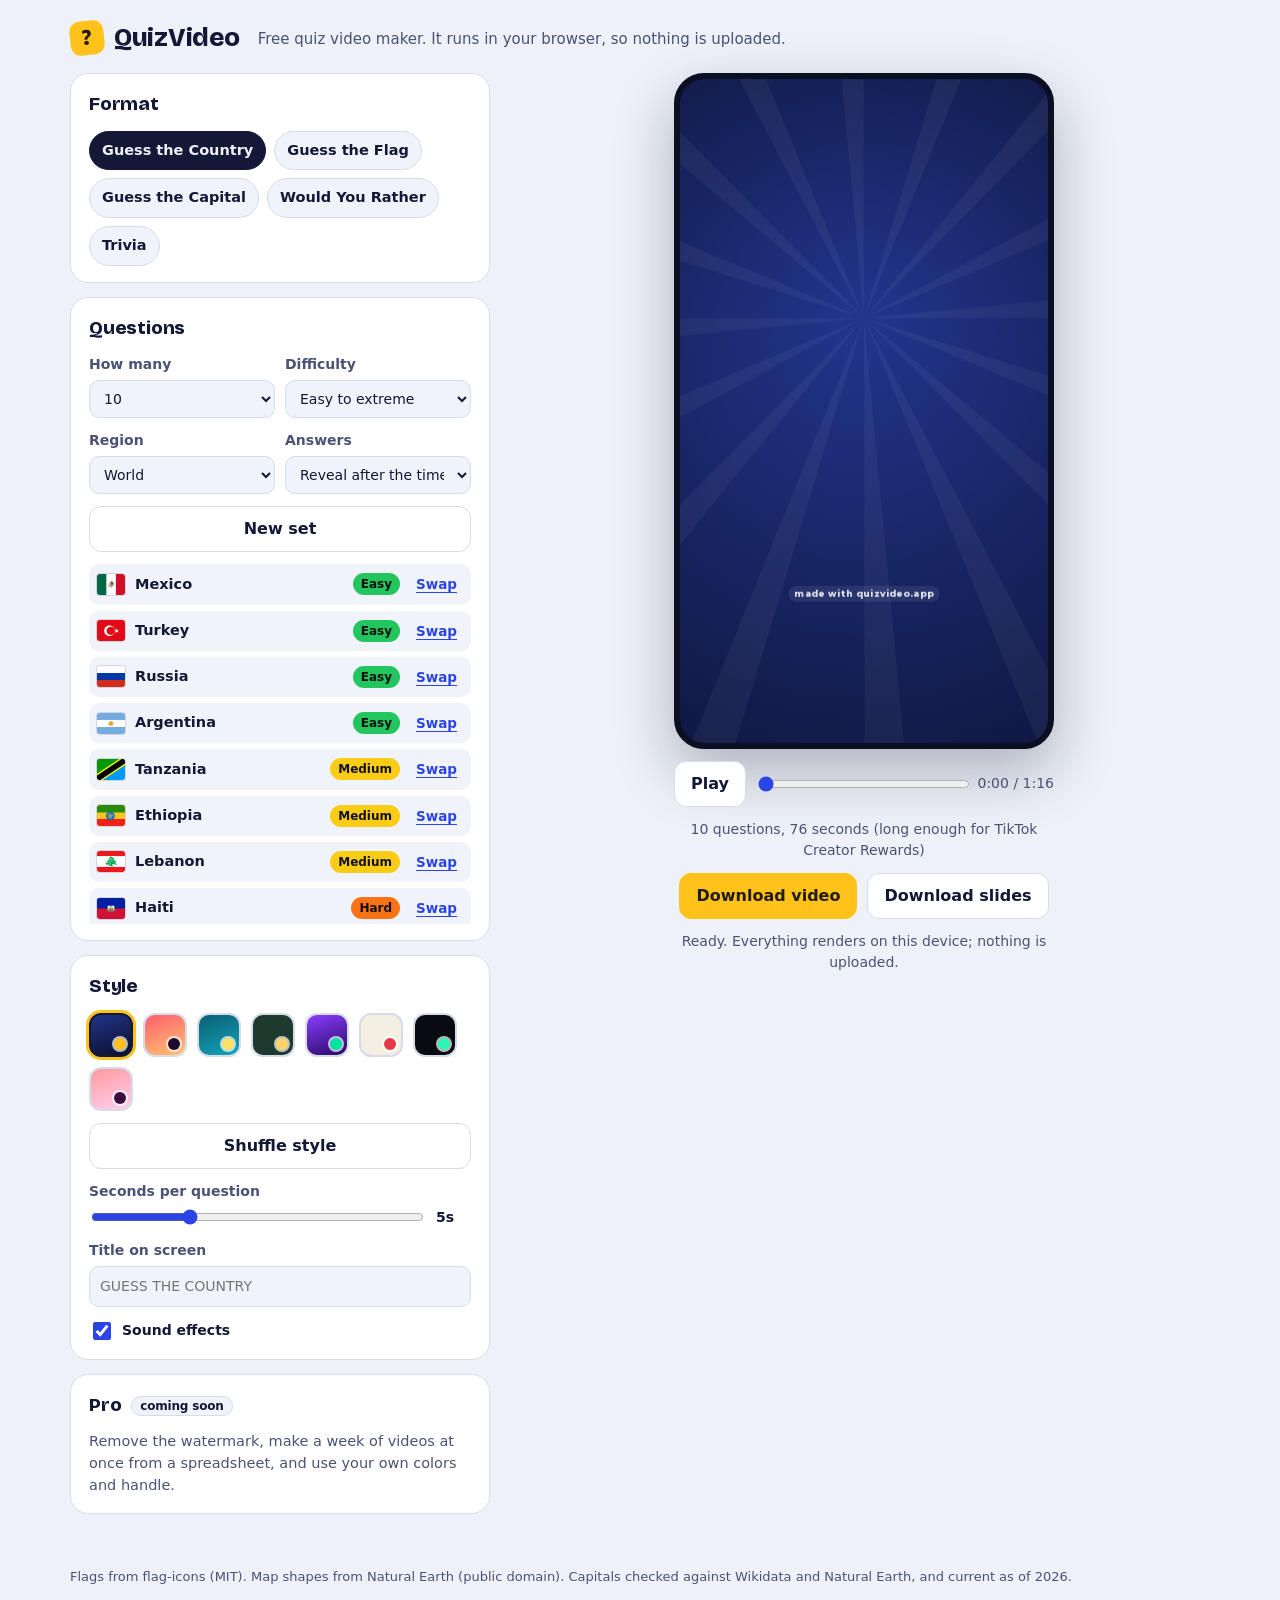
==== index.html @ d2d5570a "Add QuizVideo v0.1 site files" ====
<!doctype html>
<html lang="en">
<head>
<meta charset="utf-8">
<meta name="viewport" content="width=device-width, initial-scale=1, viewport-fit=cover">
<title>QuizVideo: free quiz video maker for TikTok, Reels and Shorts</title>
<meta name="description" content="Make guess the country, guess the flag, capitals, would you rather and trivia videos in your browser. Free, unlimited exports, no signup, nothing uploaded.">
<meta name="theme-color" content="#0C1130">
<link rel="icon" href="/favicon.svg" type="image/svg+xml">
<!--QV:FONTS--><link rel="stylesheet" href="/fonts.css"><!--/QV:FONTS-->
<!--QV:CSS--><link rel="stylesheet" href="/app.css"><!--/QV:CSS-->
<!--QV:IMPORTMAP--><script type="importmap">{"imports":{"mediabunny":"/mediabunny.min.mjs","@mediabunny/aac-encoder":"/mediabunny-aac-encoder.min.mjs","fflate":"/fflate.mjs"}}</script><!--/QV:IMPORTMAP-->
<!--QV:APP--><script type="module" src="/app.js"></script><!--/QV:APP-->
</head>
<body>
<header class="site">
  <a class="brand" href="/"><span class="mark" aria-hidden="true">?</span>QuizVideo</a>
  <p class="tag">Free quiz video maker. It runs in your browser, so nothing is uploaded.</p>
</header>

<main class="studio">
  <section class="stage" aria-label="Preview and export">
    <div class="phone"><canvas id="preview" width="540" height="960" aria-label="Video preview"></canvas></div>
    <div class="transport">
      <button id="play" type="button" class="btn" aria-pressed="false">Play</button>
      <input id="scrub" type="range" min="0" max="1000" value="0" aria-label="Seek through the video">
      <span id="time" class="time">0:00 / 0:00</span>
    </div>
    <p id="meta" class="meta"></p>
    <div class="exports">
      <button id="export-video" type="button" class="btn primary">Download video</button>
      <button id="export-slides" type="button" class="btn">Download slides</button>
    </div>
    <progress id="progress" max="1" value="0" hidden></progress>
    <p id="status" class="status" role="status" aria-live="polite">Loading...</p>
  </section>

  <section class="controls" aria-label="Settings">
    <div class="group">
      <h2>Format</h2>
      <div class="formats" role="radiogroup" aria-label="Format">
        <button type="button" role="radio" data-format="country" aria-checked="true">Guess the Country</button>
        <button type="button" role="radio" data-format="flag" aria-checked="false">Guess the Flag</button>
        <button type="button" role="radio" data-format="capital" aria-checked="false">Guess the Capital</button>
        <button type="button" role="radio" data-format="wyr" aria-checked="false">Would You Rather</button>
        <button type="button" role="radio" data-format="trivia" aria-checked="false">Trivia</button>
      </div>
    </div>

    <div class="group" id="geo-controls">
      <h2>Questions</h2>
      <div class="row">
        <label>How many
          <select id="count">
            <option>5</option><option>6</option><option>7</option><option>8</option><option>9</option>
            <option selected>10</option><option>12</option><option>15</option>
          </select>
        </label>
        <label>Difficulty
          <select id="difficulty">
            <option value="ramp" selected>Easy to extreme</option>
            <option value="easy">Easy</option><option value="medium">Medium</option>
            <option value="hard">Hard</option><option value="extreme">Extreme</option>
          </select>
        </label>
      </div>
      <div class="row">
        <label>Region
          <select id="region">
            <option>World</option><option>Europe</option><option>Asia</option><option>Africa</option>
            <option>North America</option><option>South America</option><option>Oceania</option>
          </select>
        </label>
        <label>Answers
          <select id="mode">
            <option value="reveal" selected>Reveal after the timer</option>
            <option value="choice">Multiple choice</option>
          </select>
        </label>
      </div>
      <button id="new-set" type="button" class="btn">New set</button>
      <ol id="items" class="items"></ol>
    </div>

    <div class="group" id="wyr-controls" hidden>
      <h2>Questions</h2>
      <label for="wyr-text">One per line, as option A | option B. Only add percentages (| 62 | 38) if you have real poll results.</label>
      <textarea id="wyr-text" rows="9" spellcheck="true"></textarea>
    </div>

    <div class="group" id="trivia-controls" hidden>
      <h2>Questions</h2>
      <label for="trivia-text">One per line, as question | right answer | wrong | wrong | wrong. For true or false, write statement | True.</label>
      <textarea id="trivia-text" rows="9" spellcheck="true"></textarea>
    </div>

    <div class="group">
      <h2>Style</h2>
      <div class="themes" id="themes" role="radiogroup" aria-label="Theme"></div>
      <button id="shuffle-style" type="button" class="btn">Shuffle style</button>
      <label class="range">Seconds per question
        <span class="range-row"><input id="seconds" type="range" min="3" max="10" value="5"><output id="seconds-out" for="seconds">5s</output></span>
      </label>
      <label>Title on screen
        <input id="title" type="text" maxlength="40" placeholder="GUESS THE COUNTRY" autocomplete="off">
      </label>
      <label class="check"><input id="sound" type="checkbox" checked> Sound effects</label>
    </div>

    <div class="group pro">
      <h2>Pro <span class="soon">coming soon</span></h2>
      <p>Remove the watermark, make a week of videos at once from a spreadsheet, and use your own colors and handle.</p>
    </div>
  </section>
</main>

<footer class="site-foot">
  <p>Flags from flag-icons (MIT). Map shapes from Natural Earth (public domain). Capitals checked against Wikidata and Natural Earth, and current as of 2026.</p>
</footer>
</body>
</html>
---- fonts.css ----
/* Fonts: SIL Open Font License 1.1 (Anton, Luckiest Guy, Montserrat, Bricolage Grotesque) */
@font-face {
  font-family: 'Anton';
  font-style: normal;
  font-weight: 400;
  font-display: swap;
  src: url(/Anton-400-latin-ext.woff2) format('woff2');
  unicode-range: U+0100-02BA, U+02BD-02C5, U+02C7-02CC, U+02CE-02D7, U+02DD-02FF, U+0304, U+0308, U+0329, U+1D00-1DBF, U+1E00-1E9F, U+1EF2-1EFF, U+2020, U+20A0-20AB, U+20AD-20C4, U+2113, U+2C60-2C7F, U+A720-A7FF;
}
@font-face {
  font-family: 'Anton';
  font-style: normal;
  font-weight: 400;
  font-display: swap;
  src: url(/Anton-400-latin.woff2) format('woff2');
  unicode-range: U+0000-00FF, U+0131, U+0152-0153, U+02BB-02BC, U+02C6, U+02DA, U+02DC, U+0304, U+0308, U+0329, U+2000-206F, U+20AC, U+2122, U+2191, U+2193, U+2212, U+2215, U+FEFF, U+FFFD;
}
@font-face {
  font-family: 'Luckiest Guy';
  font-style: normal;
  font-weight: 400;
  font-display: swap;
  src: url(/LuckiestGuy-400-latin-ext.woff2) format('woff2');
  unicode-range: U+0100-02BA, U+02BD-02C5, U+02C7-02CC, U+02CE-02D7, U+02DD-02FF, U+0304, U+0308, U+0329, U+1D00-1DBF, U+1E00-1E9F, U+1EF2-1EFF, U+2020, U+20A0-20AB, U+20AD-20C4, U+2113, U+2C60-2C7F, U+A720-A7FF;
}
@font-face {
  font-family: 'Luckiest Guy';
  font-style: normal;
  font-weight: 400;
  font-display: swap;
  src: url(/LuckiestGuy-400-latin.woff2) format('woff2');
  unicode-range: U+0000-00FF, U+0131, U+0152-0153, U+02BB-02BC, U+02C6, U+02DA, U+02DC, U+0304, U+0308, U+0329, U+2000-206F, U+20AC, U+2122, U+2191, U+2193, U+2212, U+2215, U+FEFF, U+FFFD;
}
@font-face {
  font-family: 'Montserrat';
  font-style: normal;
  font-weight: 700;
  font-display: swap;
  src: url(/Montserrat-700-latin-ext.woff2) format('woff2');
  unicode-range: U+0100-02BA, U+02BD-02C5, U+02C7-02CC, U+02CE-02D7, U+02DD-02FF, U+0304, U+0308, U+0329, U+1D00-1DBF, U+1E00-1E9F, U+1EF2-1EFF, U+2020, U+20A0-20AB, U+20AD-20C4, U+2113, U+2C60-2C7F, U+A720-A7FF;
}
@font-face {
  font-family: 'Montserrat';
  font-style: normal;
  font-weight: 700;
  font-display: swap;
  src: url(/Montserrat-700-latin.woff2) format('woff2');
  unicode-range: U+0000-00FF, U+0131, U+0152-0153, U+02BB-02BC, U+02C6, U+02DA, U+02DC, U+0304, U+0308, U+0329, U+2000-206F, U+20AC, U+2122, U+2191, U+2193, U+2212, U+2215, U+FEFF, U+FFFD;
}
@font-face {
  font-family: 'Montserrat';
  font-style: normal;
  font-weight: 800;
  font-display: swap;
  src: url(/Montserrat-700-latin-ext.woff2) format('woff2');
  unicode-range: U+0100-02BA, U+02BD-02C5, U+02C7-02CC, U+02CE-02D7, U+02DD-02FF, U+0304, U+0308, U+0329, U+1D00-1DBF, U+1E00-1E9F, U+1EF2-1EFF, U+2020, U+20A0-20AB, U+20AD-20C4, U+2113, U+2C60-2C7F, U+A720-A7FF;
}
@font-face {
  font-family: 'Montserrat';
  font-style: normal;
  font-weight: 800;
  font-display: swap;
  src: url(/Montserrat-700-latin.woff2) format('woff2');
  unicode-range: U+0000-00FF, U+0131, U+0152-0153, U+02BB-02BC, U+02C6, U+02DA, U+02DC, U+0304, U+0308, U+0329, U+2000-206F, U+20AC, U+2122, U+2191, U+2193, U+2212, U+2215, U+FEFF, U+FFFD;
}
@font-face {
  font-family: 'Montserrat';
  font-style: normal;
  font-weight: 900;
  font-display: swap;
  src: url(/Montserrat-700-latin-ext.woff2) format('woff2');
  unicode-range: U+0100-02BA, U+02BD-02C5, U+02C7-02CC, U+02CE-02D7, U+02DD-02FF, U+0304, U+0308, U+0329, U+1D00-1DBF, U+1E00-1E9F, U+1EF2-1EFF, U+2020, U+20A0-20AB, U+20AD-20C4, U+2113, U+2C60-2C7F, U+A720-A7FF;
}
@font-face {
  font-family: 'Montserrat';
  font-style: normal;
  font-weight: 900;
  font-display: swap;
  src: url(/Montserrat-700-latin.woff2) format('woff2');
  unicode-range: U+0000-00FF, U+0131, U+0152-0153, U+02BB-02BC, U+02C6, U+02DA, U+02DC, U+0304, U+0308, U+0329, U+2000-206F, U+20AC, U+2122, U+2191, U+2193, U+2212, U+2215, U+FEFF, U+FFFD;
}
@font-face {
  font-family: 'Bricolage Grotesque';
  font-style: normal;
  font-weight: 600 800;
  font-stretch: 100%;
  font-display: swap;
  src: url(/BricolageGrotesque-600_800-latin-ext.woff2) format('woff2');
  unicode-range: U+0100-02BA, U+02BD-02C5, U+02C7-02CC, U+02CE-02D7, U+02DD-02FF, U+0304, U+0308, U+0329, U+1D00-1DBF, U+1E00-1E9F, U+1EF2-1EFF, U+2020, U+20A0-20AB, U+20AD-20C4, U+2113, U+2C60-2C7F, U+A720-A7FF;
}
@font-face {
  font-family: 'Bricolage Grotesque';
  font-style: normal;
  font-weight: 600 800;
  font-stretch: 100%;
  font-display: swap;
  src: url(/BricolageGrotesque-600_800-latin.woff2) format('woff2');
  unicode-range: U+0000-00FF, U+0131, U+0152-0153, U+02BB-02BC, U+02C6, U+02DA, U+02DC, U+0304, U+0308, U+0329, U+2000-206F, U+20AC, U+2122, U+2191, U+2193, U+2212, U+2215, U+FEFF, U+FFFD;
}
---- app.css ----
:root{
  color-scheme: light;
  --bg:#EEF1F8; --panel:#FFFFFF; --panel-2:#F1F3FA; --ink:#121836; --ink-2:#4A5276; --line:#D7DCEB;
  --accent:#FFC21A; --accent-ink:#231B00; --brand:#2A44E6; --good:#0F8F47; --bad:#C93338;
  --head:"Bricolage Grotesque", "Avenir Next", "Segoe UI", system-ui, sans-serif;
  --body:system-ui, -apple-system, "Segoe UI", Roboto, Helvetica, Arial, sans-serif;
  box-sizing:border-box;
  padding-top:env(safe-area-inset-top,0px);
  padding-bottom:env(safe-area-inset-bottom,0px);
}
@media (prefers-color-scheme: dark){
  :root:not([data-theme="light"]){
    color-scheme: dark;
    --bg:#0A0F28; --panel:#121A40; --panel-2:#19224F; --ink:#EEF1FF; --ink-2:#A9B1D8; --line:#28326B;
    --brand:#8C9BFF; --good:#3CD883; --bad:#FF7A7E;
  }
}
:root[data-theme="dark"]{
  color-scheme: dark;
  --bg:#0A0F28; --panel:#121A40; --panel-2:#19224F; --ink:#EEF1FF; --ink-2:#A9B1D8; --line:#28326B;
  --brand:#8C9BFF; --good:#3CD883; --bad:#FF7A7E;
}
*,*::before,*::after{box-sizing:inherit}
[hidden]{display:none!important}
html{scroll-padding-top:env(safe-area-inset-top,0px)}
body{margin:0;background:var(--bg);color:var(--ink);font:16px/1.5 var(--body);-webkit-text-size-adjust:100%}
button,select,input,textarea{font:inherit;color:inherit}
:focus-visible{outline:3px solid var(--brand);outline-offset:2px}

.site{max-width:1180px;margin:0 auto;padding:18px 20px 6px;display:flex;flex-wrap:wrap;align-items:baseline;gap:6px 18px}
.brand{font-family:var(--head);font-weight:800;font-size:26px;color:var(--ink);text-decoration:none;display:inline-flex;align-items:center;gap:10px;letter-spacing:-.01em}
.mark{display:grid;place-items:center;width:34px;height:34px;border-radius:10px;background:var(--accent);color:var(--accent-ink);font-size:22px;transform:rotate(-6deg)}
.tag{margin:0;color:var(--ink-2);font-size:15px}

.studio{max-width:1180px;margin:0 auto;padding:10px 20px 40px;display:grid;grid-template-columns:minmax(300px,420px) 1fr;gap:28px;align-items:start}
.stage{position:sticky;top:calc(env(safe-area-inset-top,0px) + 12px);display:grid;gap:12px;justify-items:center}
.phone{width:100%;max-width:380px;aspect-ratio:9/16;border-radius:30px;overflow:hidden;background:#000;box-shadow:0 24px 60px rgba(10,15,40,.28);border:6px solid #0b0f22}
.phone canvas{display:block;width:100%;height:100%}
.transport{width:100%;max-width:380px;display:grid;grid-template-columns:auto 1fr auto;gap:10px;align-items:center}
.transport input[type=range]{width:100%;accent-color:var(--brand)}
.time{font-variant-numeric:tabular-nums;font-size:14px;color:var(--ink-2)}
.meta{margin:0;font-size:14px;color:var(--ink-2);text-align:center;max-width:380px}
.exports{display:flex;gap:10px;flex-wrap:wrap;justify-content:center}
progress{width:100%;max-width:380px;height:10px;accent-color:var(--brand)}
.status{margin:0;font-size:14px;color:var(--ink-2);text-align:center;max-width:380px;min-height:1.5em}
.status[data-kind="ok"]{color:var(--good)}
.status[data-kind="err"]{color:var(--bad)}

.btn{border:1.5px solid var(--line);background:var(--panel);color:var(--ink);padding:10px 16px;border-radius:12px;font-weight:700;cursor:pointer}
.btn:hover{border-color:var(--ink-2)}
.btn.primary{background:var(--accent);border-color:var(--accent);color:var(--accent-ink)}
.btn.primary:hover{filter:brightness(1.05)}

.controls{display:grid;gap:14px;order:-1}
.group{background:var(--panel);border:1px solid var(--line);border-radius:18px;padding:16px 18px;display:grid;gap:12px}
.group h2{font-family:var(--head);font-size:19px;font-weight:800;margin:0;letter-spacing:-.01em}
.formats{display:flex;flex-wrap:wrap;gap:8px}
.formats button{border:1.5px solid var(--line);background:var(--panel-2);padding:8px 12px;border-radius:999px;cursor:pointer;font-weight:700;font-size:14.5px}
.formats button[aria-checked="true"]{background:var(--ink);color:var(--bg);border-color:var(--ink)}
.row{display:grid;grid-template-columns:1fr 1fr;gap:10px}
label{display:grid;gap:5px;font-size:14px;color:var(--ink-2);font-weight:600}
select,input[type=text],textarea{width:100%;background:var(--panel-2);border:1px solid var(--line);border-radius:10px;padding:9px 10px;color:var(--ink);font-weight:500}
textarea{resize:vertical;font-size:14.5px;line-height:1.45}
.range-row{display:flex;align-items:center;gap:10px}
.range-row input{flex:1;accent-color:var(--brand)}
.range output{font-variant-numeric:tabular-nums;color:var(--ink);font-weight:700;min-width:2.5em}
.check{display:flex;align-items:center;gap:8px;color:var(--ink)}
.check input{width:18px;height:18px;accent-color:var(--brand)}

.items{list-style:none;margin:0;padding:0;display:grid;gap:6px;max-height:360px;overflow:auto}
.items li{display:grid;grid-template-columns:28px 1fr auto auto;gap:10px;align-items:center;background:var(--panel-2);border-radius:10px;padding:6px 8px}
.items img{width:28px;height:21px;border-radius:3px;object-fit:cover;box-shadow:0 0 0 1px rgba(0,0,0,.12)}
.it-name{font-weight:600;font-size:14.5px;overflow:hidden;text-overflow:ellipsis;white-space:nowrap}
.tier{font-size:12px;font-weight:800;padding:2px 8px;border-radius:999px;color:#111;text-transform:capitalize}
.tier-easy{background:#22C55E}.tier-medium{background:#FACC15}.tier-hard{background:#F97316}.tier-extreme{background:#EF4444;color:#fff}
.mini{border:0;background:none;color:var(--brand);font-weight:700;font-size:13.5px;cursor:pointer;padding:4px 6px;text-decoration:underline;text-underline-offset:3px}

.themes{display:flex;flex-wrap:wrap;gap:10px}
.swatch{width:44px;height:44px;border-radius:12px;border:2px solid var(--line);cursor:pointer;position:relative;padding:0}
.swatch span{position:absolute;right:5px;bottom:5px;width:12px;height:12px;border-radius:50%;box-shadow:0 0 0 2px rgba(255,255,255,.7)}
.swatch[aria-checked="true"]{border-color:var(--ink);box-shadow:0 0 0 3px var(--accent)}

.pro p{margin:0;color:var(--ink-2);font-size:14.5px}
.soon{font-family:var(--body);font-size:12px;font-weight:700;background:var(--panel-2);border:1px solid var(--line);padding:2px 8px;border-radius:999px;vertical-align:middle;margin-left:6px}

.site-foot{max-width:1180px;margin:0 auto;padding:0 20px 32px;color:var(--ink-2);font-size:13px}

@media (max-width:860px){
  .studio{grid-template-columns:1fr}
  .stage{position:static}
  .controls{order:0}
  .phone{max-width:320px}
}
@media (prefers-reduced-motion: reduce){ *{scroll-behavior:auto!important} }
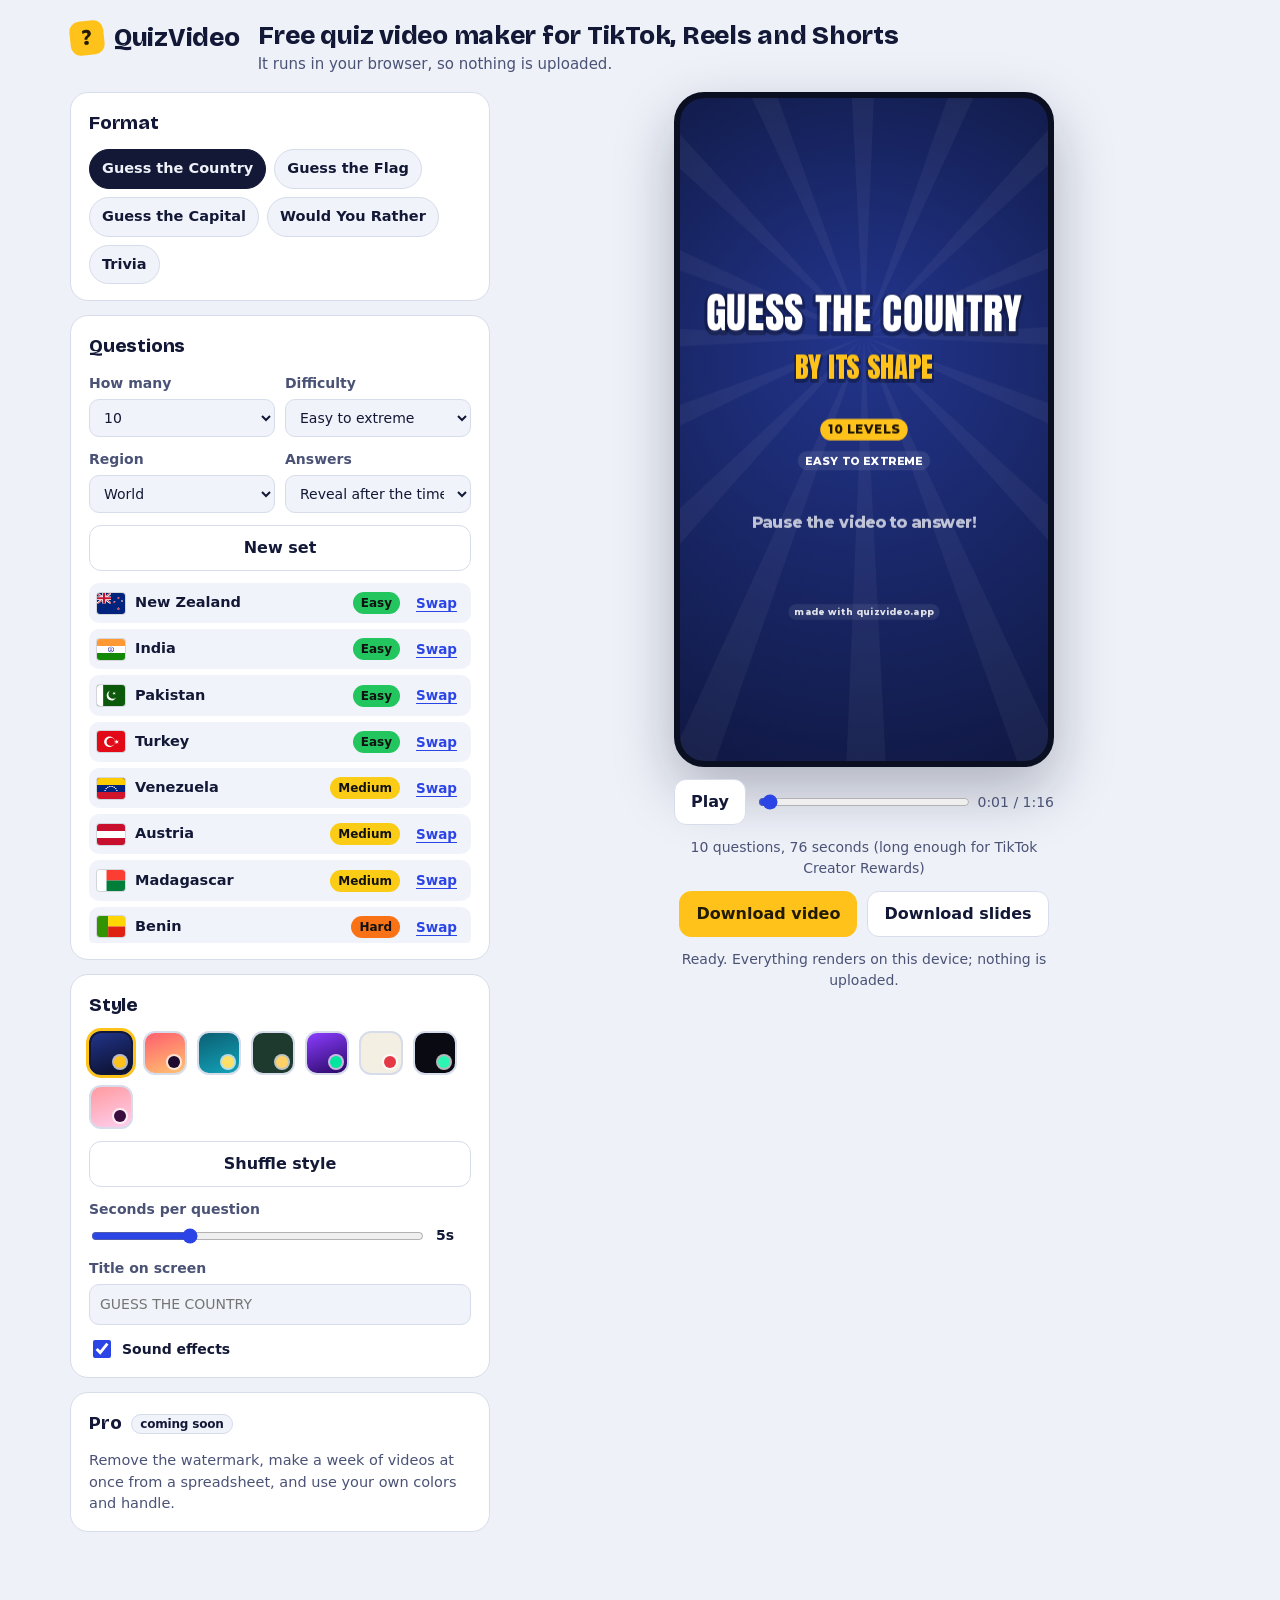
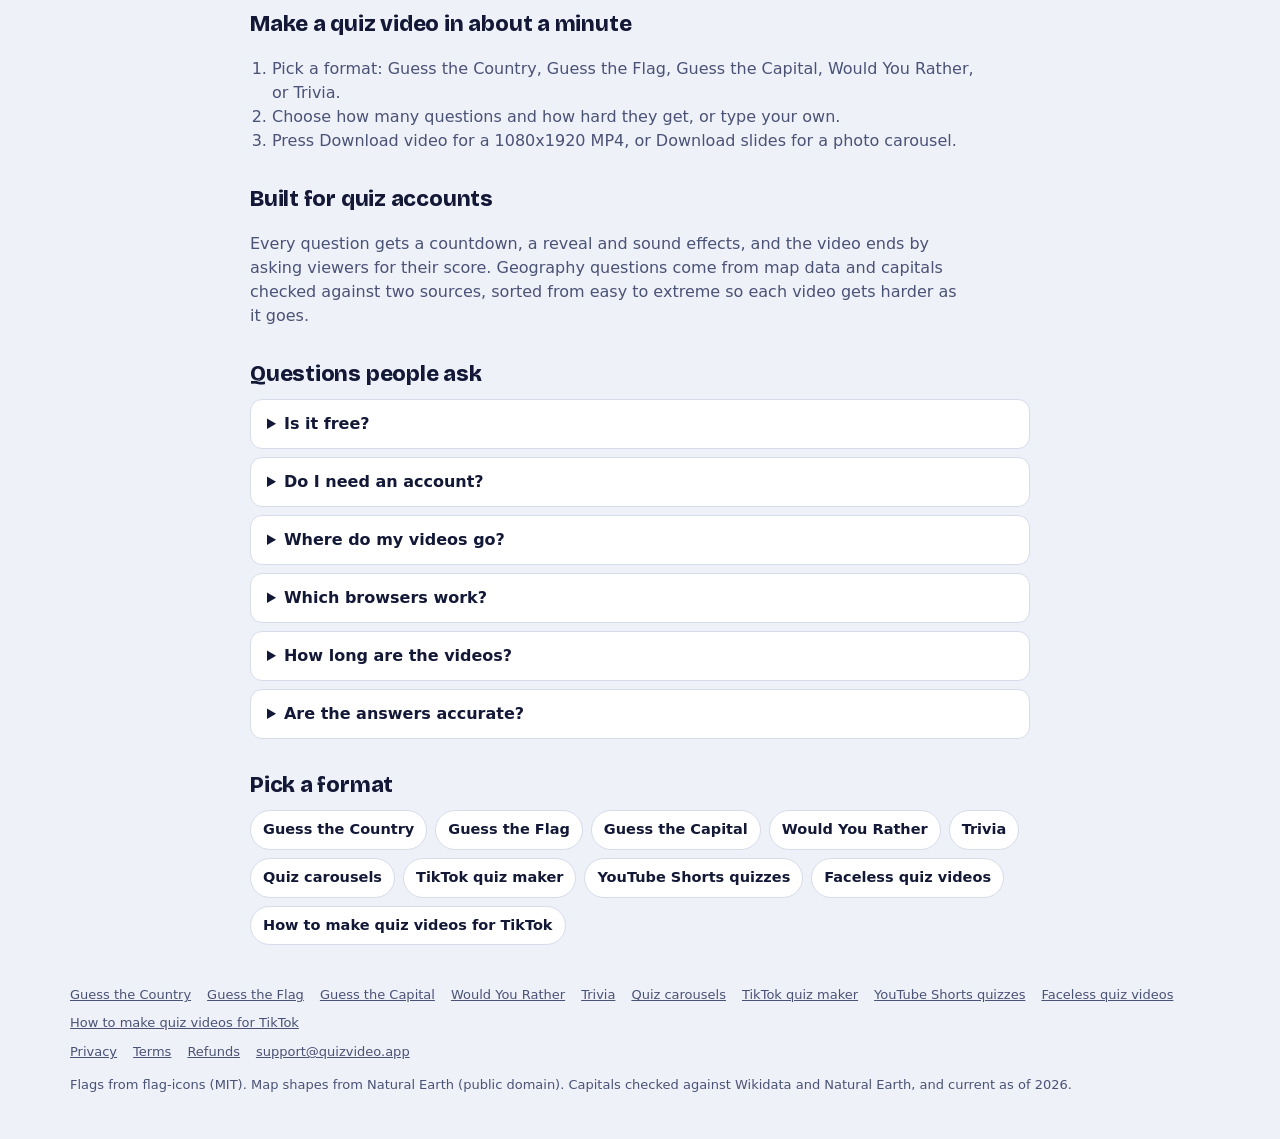
==== commit 6f943d4c: "Add search pages, legal pages, sitemap and presets" ====
--- a/index.html
+++ b/index.html
@@ -3,9 +3,17 @@
 <head>
 <meta charset="utf-8">
 <meta name="viewport" content="width=device-width, initial-scale=1, viewport-fit=cover">
-<title>QuizVideo: free quiz video maker for TikTok, Reels and Shorts</title>
-<meta name="description" content="Make guess the country, guess the flag, capitals, would you rather and trivia videos in your browser. Free, unlimited exports, no signup, nothing uploaded.">
+<title>Free Quiz Video Maker for TikTok, Reels and Shorts | QuizVideo</title>
+<meta name="description" content="Make guess the country, flag, capital, would you rather and trivia videos in your browser. Free, unlimited exports, no signup, nothing uploaded.">
 <meta name="theme-color" content="#0C1130">
+<link rel="canonical" href="https://quizvideo.app/">
+<meta property="og:type" content="website">
+<meta property="og:site_name" content="QuizVideo">
+<meta property="og:title" content="Free Quiz Video Maker for TikTok, Reels and Shorts | QuizVideo">
+<meta property="og:description" content="Make guess the country, flag, capital, would you rather and trivia videos in your browser. Free, unlimited exports, no signup, nothing uploaded.">
+<meta property="og:url" content="https://quizvideo.app/">
+<meta name="twitter:card" content="summary">
+<script type="application/ld+json">{"@context":"https://schema.org","@type":"WebApplication","name":"QuizVideo","url":"https://quizvideo.app/","applicationCategory":"MultimediaApplication","operatingSystem":"Any","browserRequirements":"A modern browser such as Chrome, Edge or Safari","offers":{"@type":"Offer","price":"0","priceCurrency":"USD"},"description":"Free quiz video maker for TikTok, Reels and Shorts that runs in the browser."}</script>
 <link rel="icon" href="/favicon.svg" type="image/svg+xml">
 <!--QV:FONTS--><link rel="stylesheet" href="/fonts.css"><!--/QV:FONTS-->
 <!--QV:CSS--><link rel="stylesheet" href="/app.css"><!--/QV:CSS-->
@@ -15,7 +23,7 @@
 <body>
 <header class="site">
   <a class="brand" href="/"><span class="mark" aria-hidden="true">?</span>QuizVideo</a>
-  <p class="tag">Free quiz video maker. It runs in your browser, so nothing is uploaded.</p>
+  <div class="intro"><h1 class="h1">Free quiz video maker for TikTok, Reels and Shorts</h1><p class="tag">It runs in your browser, so nothing is uploaded.</p></div>
 </header>
 
 <main class="studio">
@@ -113,8 +121,25 @@
     </div>
   </section>
 </main>
+<section class="info">
+<h2>Make a quiz video in about a minute</h2>
+<ol><li>Pick a format: Guess the Country, Guess the Flag, Guess the Capital, Would You Rather, or Trivia.</li><li>Choose how many questions and how hard they get, or type your own.</li><li>Press Download video for a 1080x1920 MP4, or Download slides for a photo carousel.</li></ol>
+<h2>Built for quiz accounts</h2>
+<p>Every question gets a countdown, a reveal and sound effects, and the video ends by asking viewers for their score. Geography questions come from map data and capitals checked against two sources, sorted from easy to extreme so each video gets harder as it goes.</p>
+<h2>Questions people ask</h2>
+<details><summary>Is it free?</summary><p>Yes. Every format and unlimited exports are free, with a small "made with quizvideo.app" mark. A Pro plan that removes the mark is coming soon.</p></details>
+<details><summary>Do I need an account?</summary><p>No. Open the page and start making videos.</p></details>
+<details><summary>Where do my videos go?</summary><p>Straight to your device. The video is rendered and encoded in your browser, so nothing is uploaded to us.</p></details>
+<details><summary>Which browsers work?</summary><p>Chrome and Edge on a computer, and Safari on iPhone. If a browser cannot encode sound, the video still exports and you can add music in the app you post from.</p></details>
+<details><summary>How long are the videos?</summary><p>A 10-question video runs about 76 seconds. You can choose 5 to 15 questions and 3 to 10 seconds per question.</p></details>
+<details><summary>Are the answers accurate?</summary><p>Capitals are checked against Wikidata and Natural Earth and were updated for 2026, including Equatorial Guinea moving its capital to Ciudad de la Paz.</p></details>
+<h2>Pick a format</h2>
+<ul class="links"><li><a href="/guess-the-country-video-maker">Guess the Country</a></li><li><a href="/guess-the-flag-video-maker">Guess the Flag</a></li><li><a href="/guess-the-capital-video-maker">Guess the Capital</a></li><li><a href="/would-you-rather-video-maker">Would You Rather</a></li><li><a href="/trivia-quiz-video-maker">Trivia</a></li><li><a href="/quiz-carousel-maker">Quiz carousels</a></li><li><a href="/tiktok-quiz-maker">TikTok quiz maker</a></li><li><a href="/youtube-shorts-quiz-maker">YouTube Shorts quizzes</a></li><li><a href="/faceless-quiz-video-maker">Faceless quiz videos</a></li><li><a href="/how-to-make-quiz-videos-for-tiktok">How to make quiz videos for TikTok</a></li></ul>
+</section>
 
 <footer class="site-foot">
+  <nav aria-label="Formats"><a href="/guess-the-country-video-maker">Guess the Country</a><a href="/guess-the-flag-video-maker">Guess the Flag</a><a href="/guess-the-capital-video-maker">Guess the Capital</a><a href="/would-you-rather-video-maker">Would You Rather</a><a href="/trivia-quiz-video-maker">Trivia</a><a href="/quiz-carousel-maker">Quiz carousels</a><a href="/tiktok-quiz-maker">TikTok quiz maker</a><a href="/youtube-shorts-quiz-maker">YouTube Shorts quizzes</a><a href="/faceless-quiz-video-maker">Faceless quiz videos</a><a href="/how-to-make-quiz-videos-for-tiktok">How to make quiz videos for TikTok</a></nav>
+  <nav aria-label="Legal"><a href="/privacy">Privacy</a><a href="/terms">Terms</a><a href="/refunds">Refunds</a><a href="mailto:support@quizvideo.app">support@quizvideo.app</a></nav>
   <p>Flags from flag-icons (MIT). Map shapes from Natural Earth (public domain). Capitals checked against Wikidata and Natural Earth, and current as of 2026.</p>
 </footer>
 </body>
--- a/app.css
+++ b/app.css
@@ -92,3 +92,24 @@
   .phone{max-width:320px}
 }
 @media (prefers-reduced-motion: reduce){ *{scroll-behavior:auto!important} }
+
+/* content pages */
+.intro{display:grid;gap:2px}
+.h1{font-family:var(--head);font-weight:800;font-size:clamp(20px,3vw,26px);line-height:1.2;margin:0;letter-spacing:-.01em}
+.info{max-width:820px;margin:0 auto;padding:6px 20px 40px}
+.info h2,.doc h2{font-family:var(--head);font-weight:800;font-size:22px;margin:30px 0 8px;letter-spacing:-.01em}
+.info p,.info li,.doc p,.doc li{color:var(--ink-2);max-width:70ch}
+.info ol,.info ul:not(.links){padding-left:22px}
+.info details{background:var(--panel);border:1px solid var(--line);border-radius:12px;padding:12px 16px;margin:8px 0}
+.info summary{cursor:pointer;font-weight:700;color:var(--ink)}
+.info details p{margin:8px 0 0}
+.links{list-style:none;padding:0;margin:0;display:flex;flex-wrap:wrap;gap:8px}
+.links a{display:inline-block;padding:8px 12px;border-radius:999px;background:var(--panel);border:1px solid var(--line);color:var(--ink);text-decoration:none;font-weight:600;font-size:14.5px}
+.links a:hover{border-color:var(--ink-2)}
+.site-foot nav{display:flex;flex-wrap:wrap;gap:8px 16px;margin-bottom:10px}
+.site-foot a{color:var(--ink-2)}
+.doc{max-width:760px;margin:0 auto;padding:10px 20px 50px}
+.doc h1{font-family:var(--head);font-weight:800;font-size:clamp(28px,5vw,40px);line-height:1.1;margin:12px 0 8px;letter-spacing:-.02em}
+.doc .lede{font-size:17px}
+.doc a{color:var(--brand)}
+.cta{display:inline-block;margin:12px 0;padding:12px 18px;border-radius:12px;background:var(--accent);color:var(--accent-ink)!important;font-weight:800;text-decoration:none}
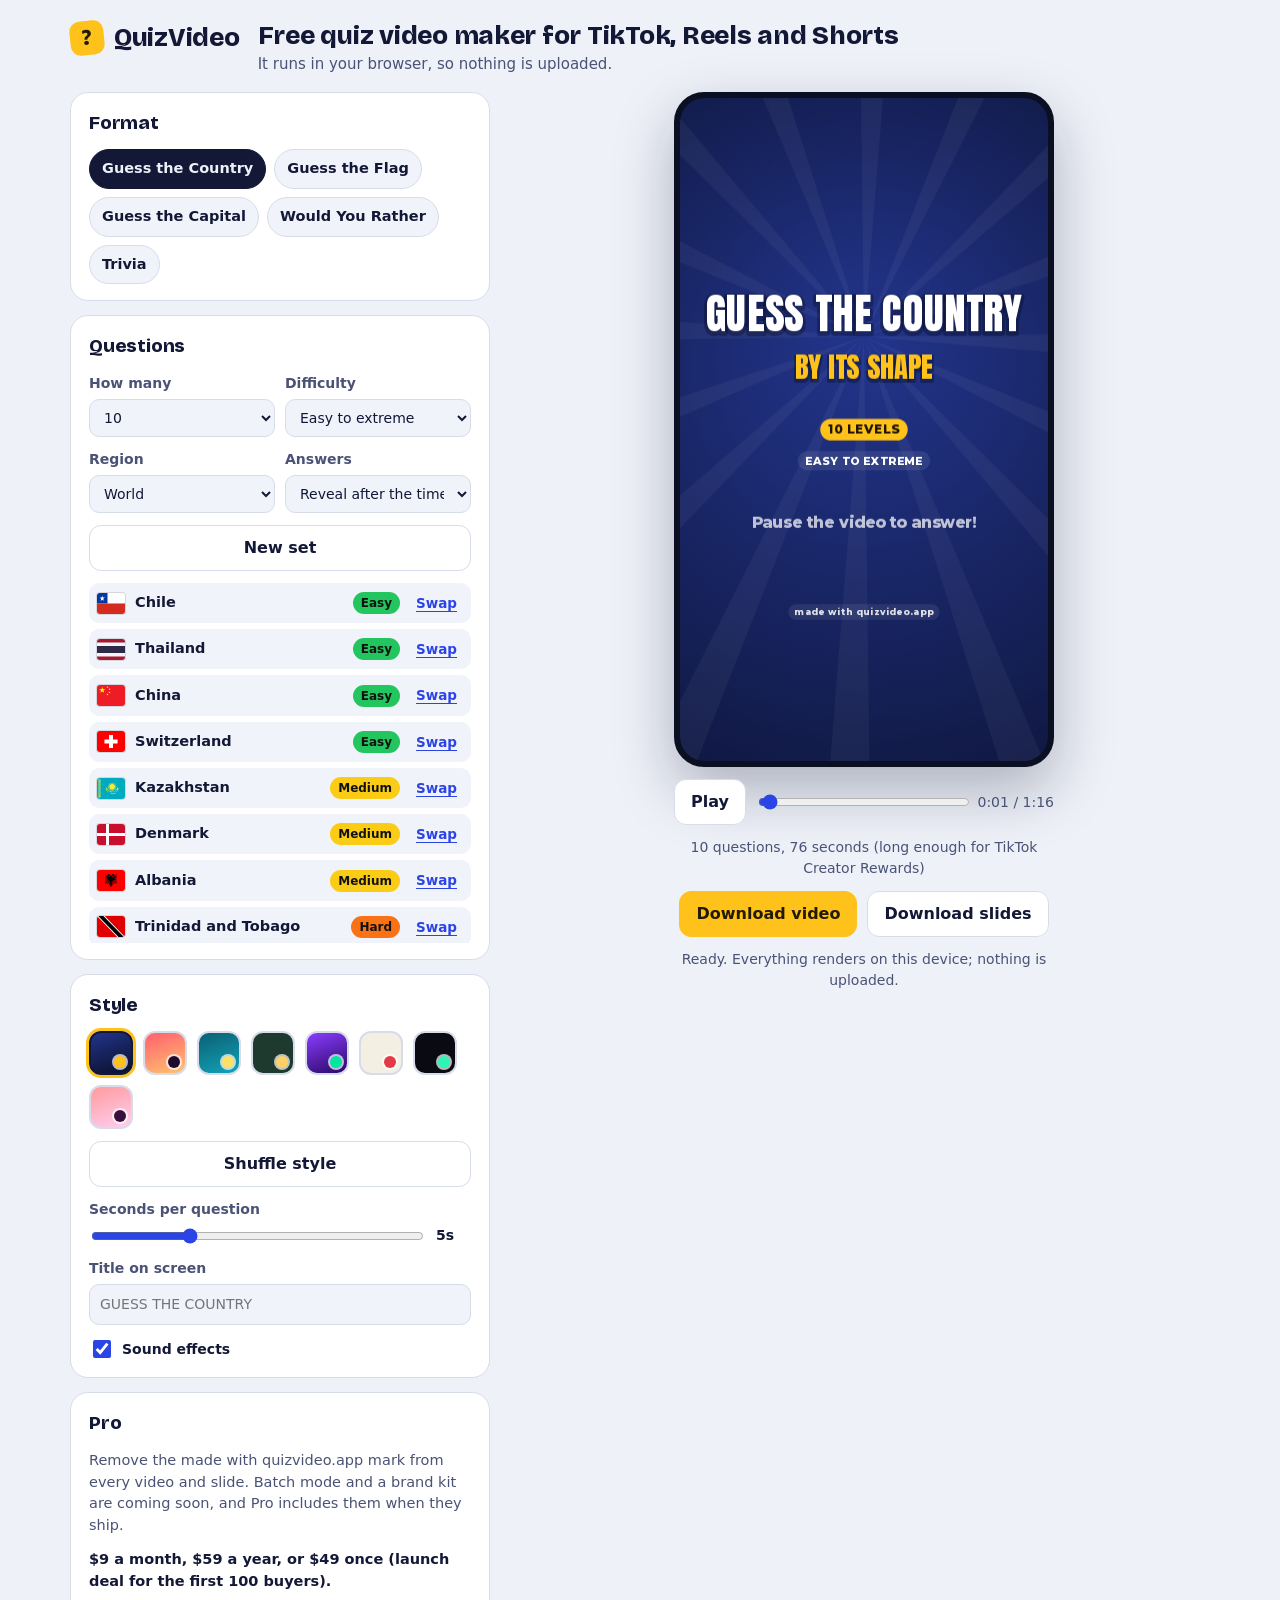
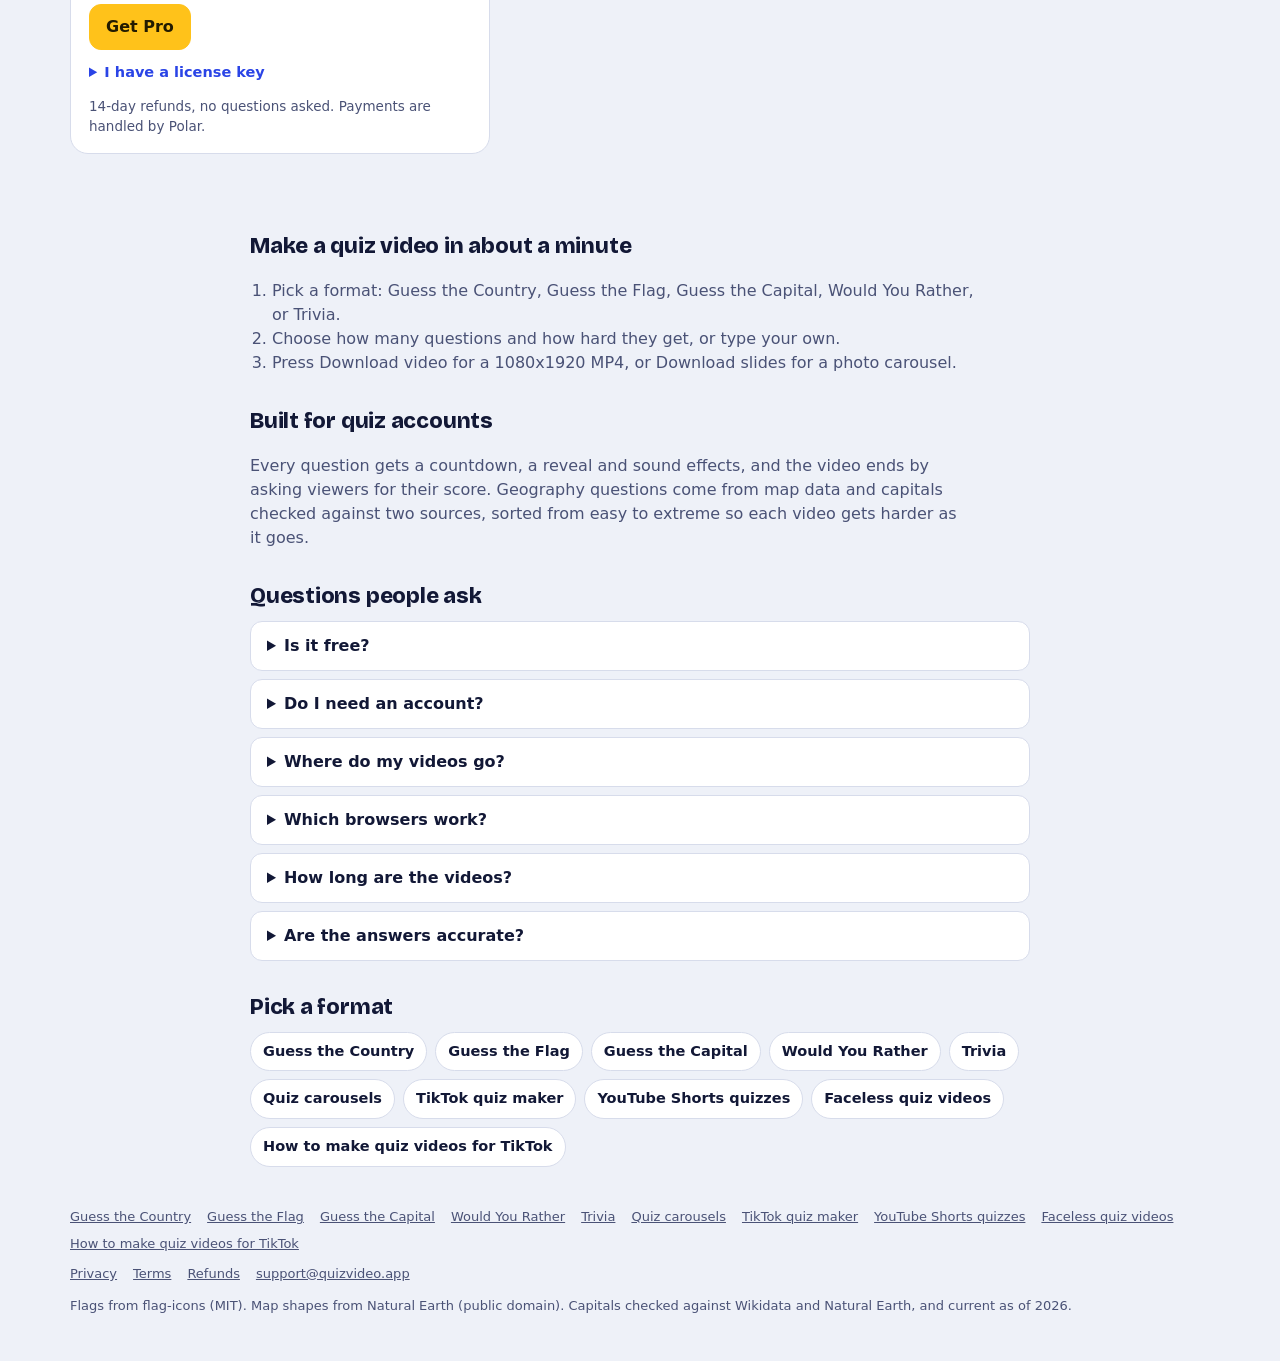
==== commit b050b8a4: "Add Pro: Polar checkout and license unlock" ====
--- a/index.html
+++ b/index.html
@@ -127,7 +127,7 @@
 <h2>Built for quiz accounts</h2>
 <p>Every question gets a countdown, a reveal and sound effects, and the video ends by asking viewers for their score. Geography questions come from map data and capitals checked against two sources, sorted from easy to extreme so each video gets harder as it goes.</p>
 <h2>Questions people ask</h2>
-<details><summary>Is it free?</summary><p>Yes. Every format and unlimited exports are free, with a small "made with quizvideo.app" mark. A Pro plan that removes the mark is coming soon.</p></details>
+<details><summary>Is it free?</summary><p>Yes. Every format and unlimited exports are free, with a small "made with quizvideo.app" mark. Pro removes it for $9 a month, $59 a year, or $49 once during the launch.</p></details>
 <details><summary>Do I need an account?</summary><p>No. Open the page and start making videos.</p></details>
 <details><summary>Where do my videos go?</summary><p>Straight to your device. The video is rendered and encoded in your browser, so nothing is uploaded to us.</p></details>
 <details><summary>Which browsers work?</summary><p>Chrome and Edge on a computer, and Safari on iPhone. If a browser cannot encode sound, the video still exports and you can add music in the app you post from.</p></details>
--- a/app.css
+++ b/app.css
@@ -113,3 +113,12 @@
 .doc .lede{font-size:17px}
 .doc a{color:var(--brand)}
 .cta{display:inline-block;margin:12px 0;padding:12px 18px;border-radius:12px;background:var(--accent);color:var(--accent-ink)!important;font-weight:800;text-decoration:none}
+
+/* Pro panel */
+.pro .price{color:var(--ink);font-weight:700;margin:0}
+.pro .btn.primary{display:inline-block;text-align:center;text-decoration:none;width:max-content}
+.lic summary{cursor:pointer;color:var(--brand);font-weight:700;font-size:14.5px}
+.lic-row{display:grid;grid-template-columns:1fr auto;gap:8px;margin-top:8px}
+.lic-row input{width:100%;background:var(--panel-2);border:1px solid var(--line);border-radius:10px;padding:9px 10px;color:var(--ink);font-family:ui-monospace,Menlo,Consolas,monospace;font-size:14px}
+.lic-status{margin:6px 0 0;font-size:14px;color:var(--ink-2)}
+.pro .fine{font-size:13.5px;color:var(--ink-2);margin:0}
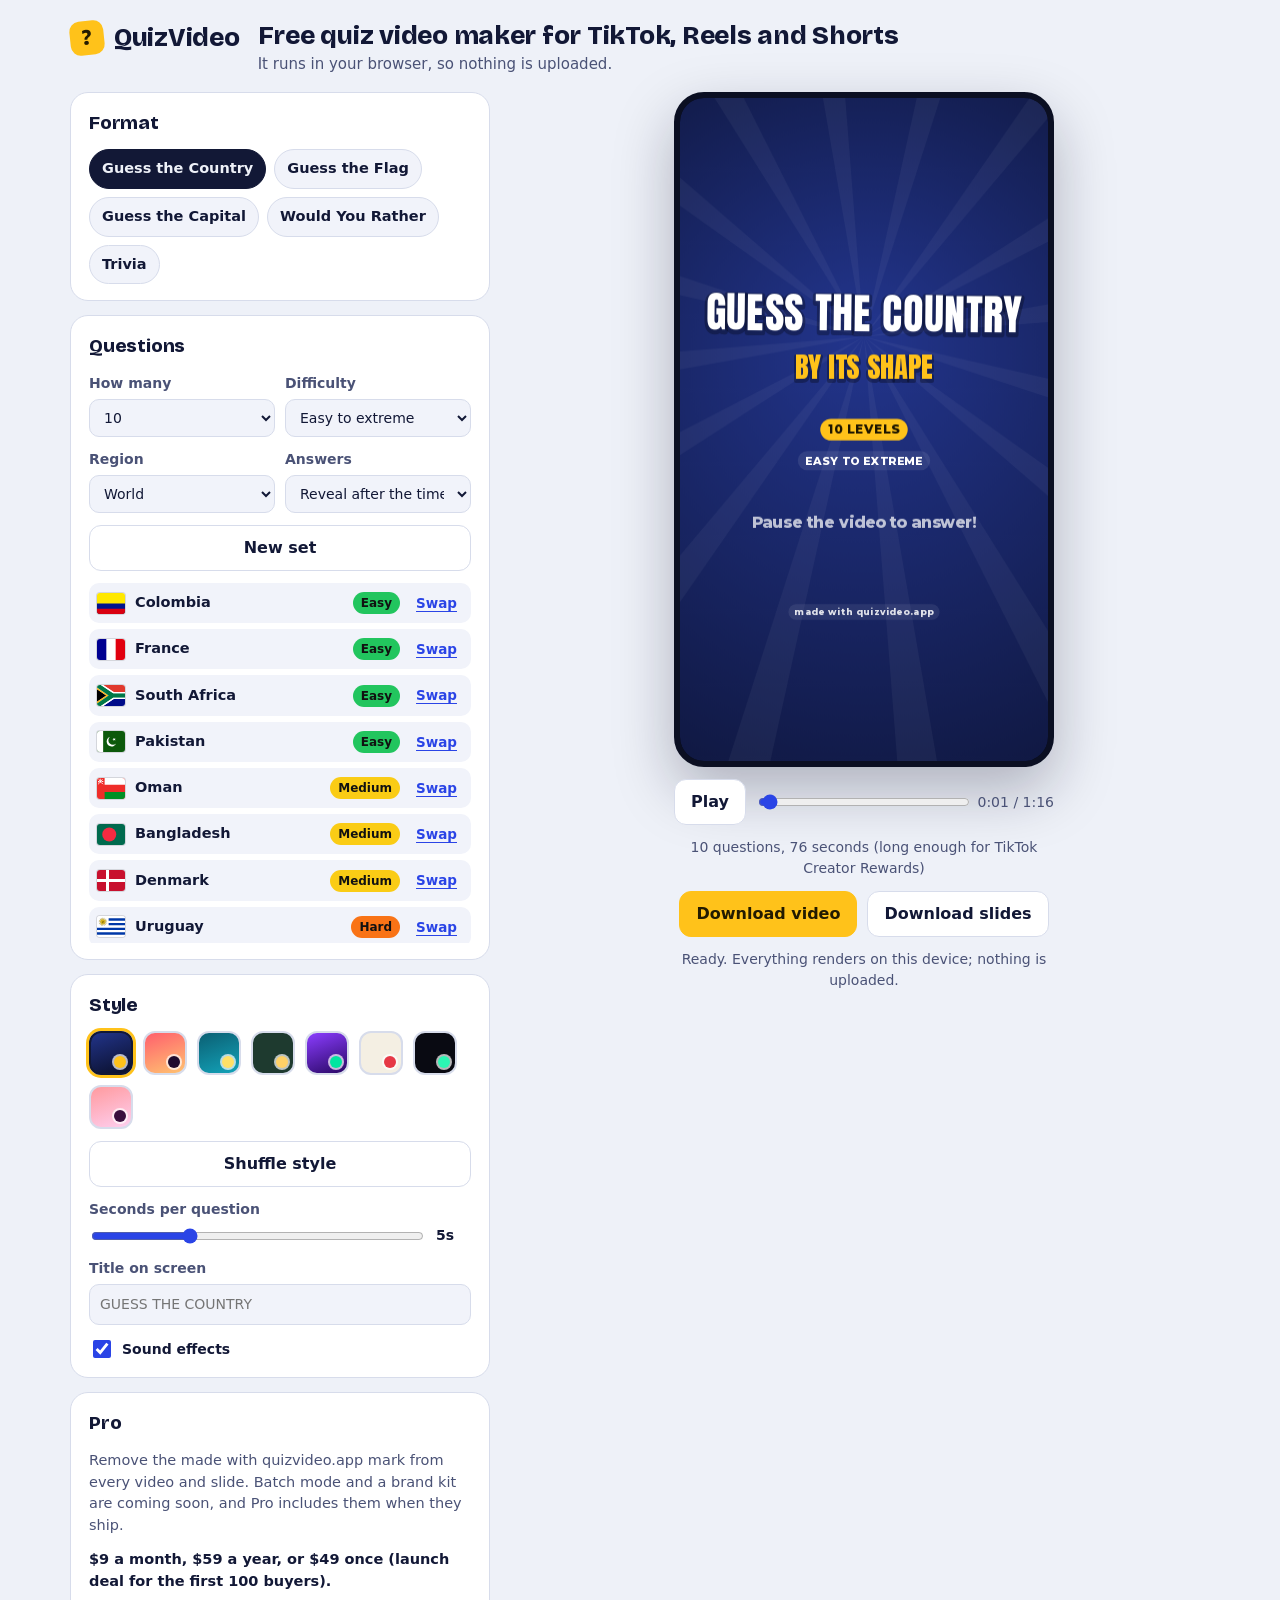
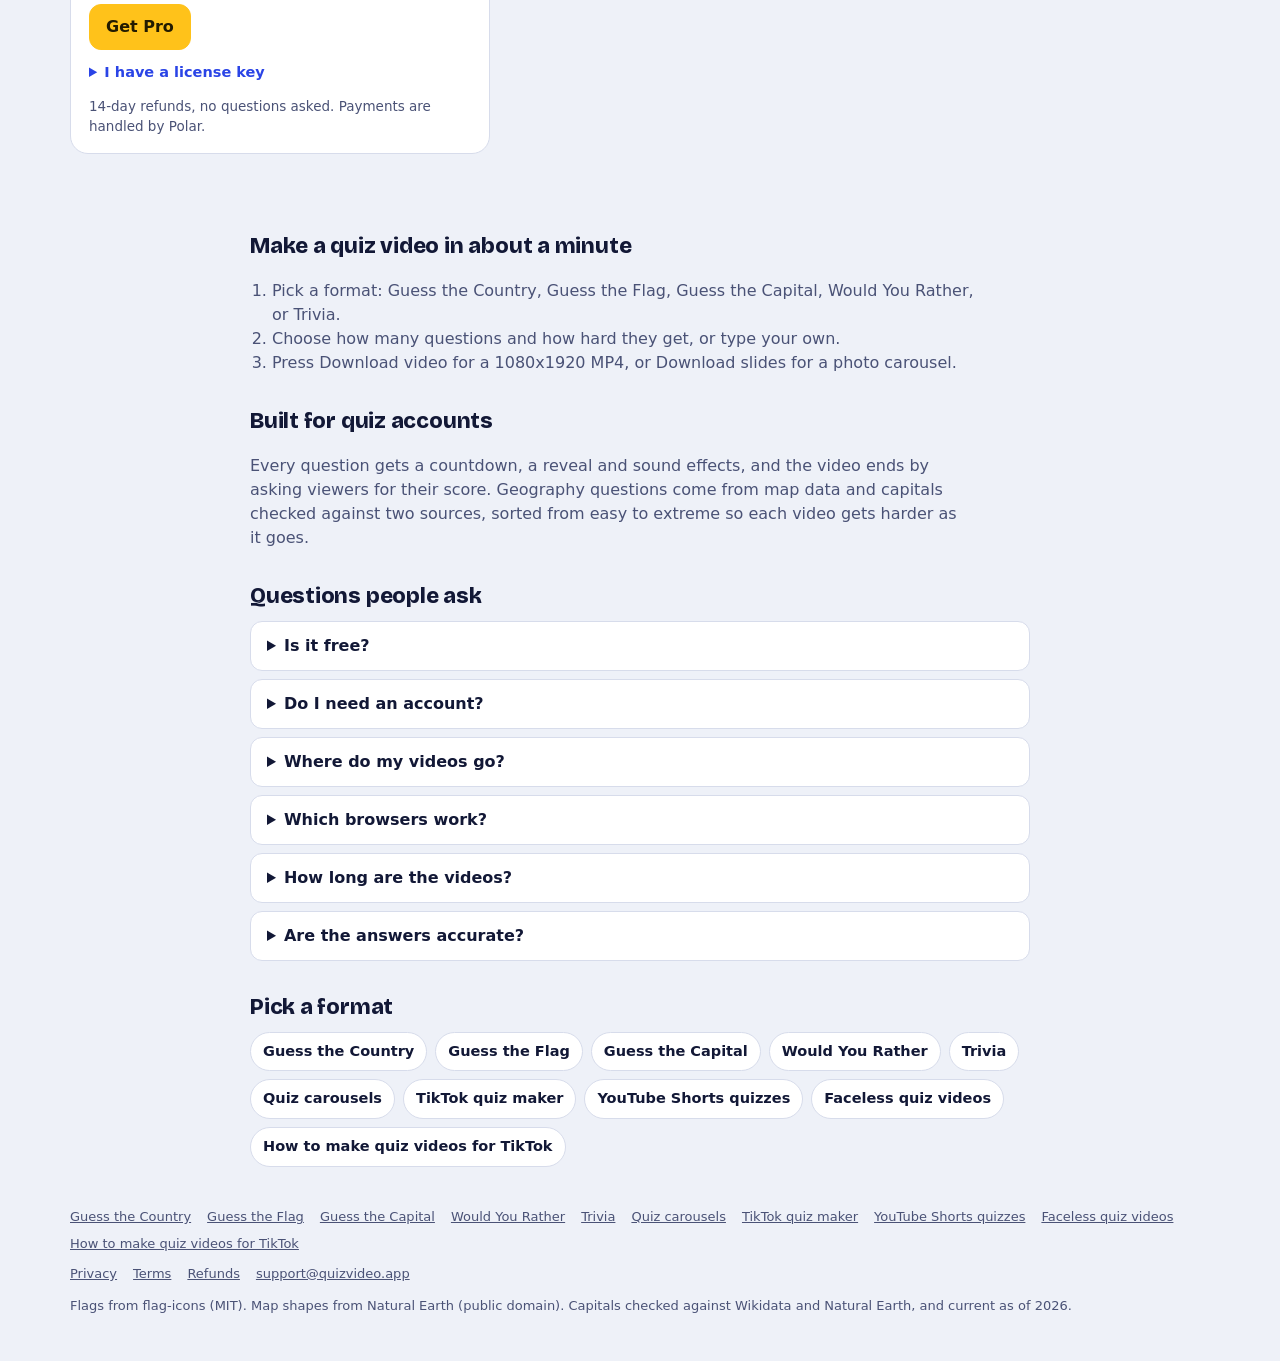
==== commit eb68c927: "Add social preview image and IndexNow key" ====
--- a/index.html
+++ b/index.html
@@ -12,7 +12,11 @@
 <meta property="og:title" content="Free Quiz Video Maker for TikTok, Reels and Shorts | QuizVideo">
 <meta property="og:description" content="Make guess the country, flag, capital, would you rather and trivia videos in your browser. Free, unlimited exports, no signup, nothing uploaded.">
 <meta property="og:url" content="https://quizvideo.app/">
-<meta name="twitter:card" content="summary">
+<meta name="twitter:card" content="summary_large_image">
+<meta property="og:image" content="https://quizvideo.app/og.png">
+<meta property="og:image:width" content="1200">
+<meta property="og:image:height" content="630">
+<meta property="og:image:alt" content="QuizVideo: quiz videos for TikTok, Reels and Shorts">
 <script type="application/ld+json">{"@context":"https://schema.org","@type":"WebApplication","name":"QuizVideo","url":"https://quizvideo.app/","applicationCategory":"MultimediaApplication","operatingSystem":"Any","browserRequirements":"A modern browser such as Chrome, Edge or Safari","offers":{"@type":"Offer","price":"0","priceCurrency":"USD"},"description":"Free quiz video maker for TikTok, Reels and Shorts that runs in the browser."}</script>
 <link rel="icon" href="/favicon.svg" type="image/svg+xml">
 <!--QV:FONTS--><link rel="stylesheet" href="/fonts.css"><!--/QV:FONTS-->
--- a/app.css
+++ b/app.css
@@ -122,3 +122,8 @@
 .lic-row input{width:100%;background:var(--panel-2);border:1px solid var(--line);border-radius:10px;padding:9px 10px;color:var(--ink);font-family:ui-monospace,Menlo,Consolas,monospace;font-size:14px}
 .lic-status{margin:6px 0 0;font-size:14px;color:var(--ink-2)}
 .pro .fine{font-size:13.5px;color:var(--ink-2);margin:0}
+
+/* Would You Rather splits */
+.wyr-items li{grid-template-columns:minmax(0,1fr) auto}
+.wyr-items .it-name{white-space:normal;font-size:13.5px;line-height:1.3}
+.wyr-items select{width:auto;max-width:170px;padding:5px 8px;font-size:13.5px}
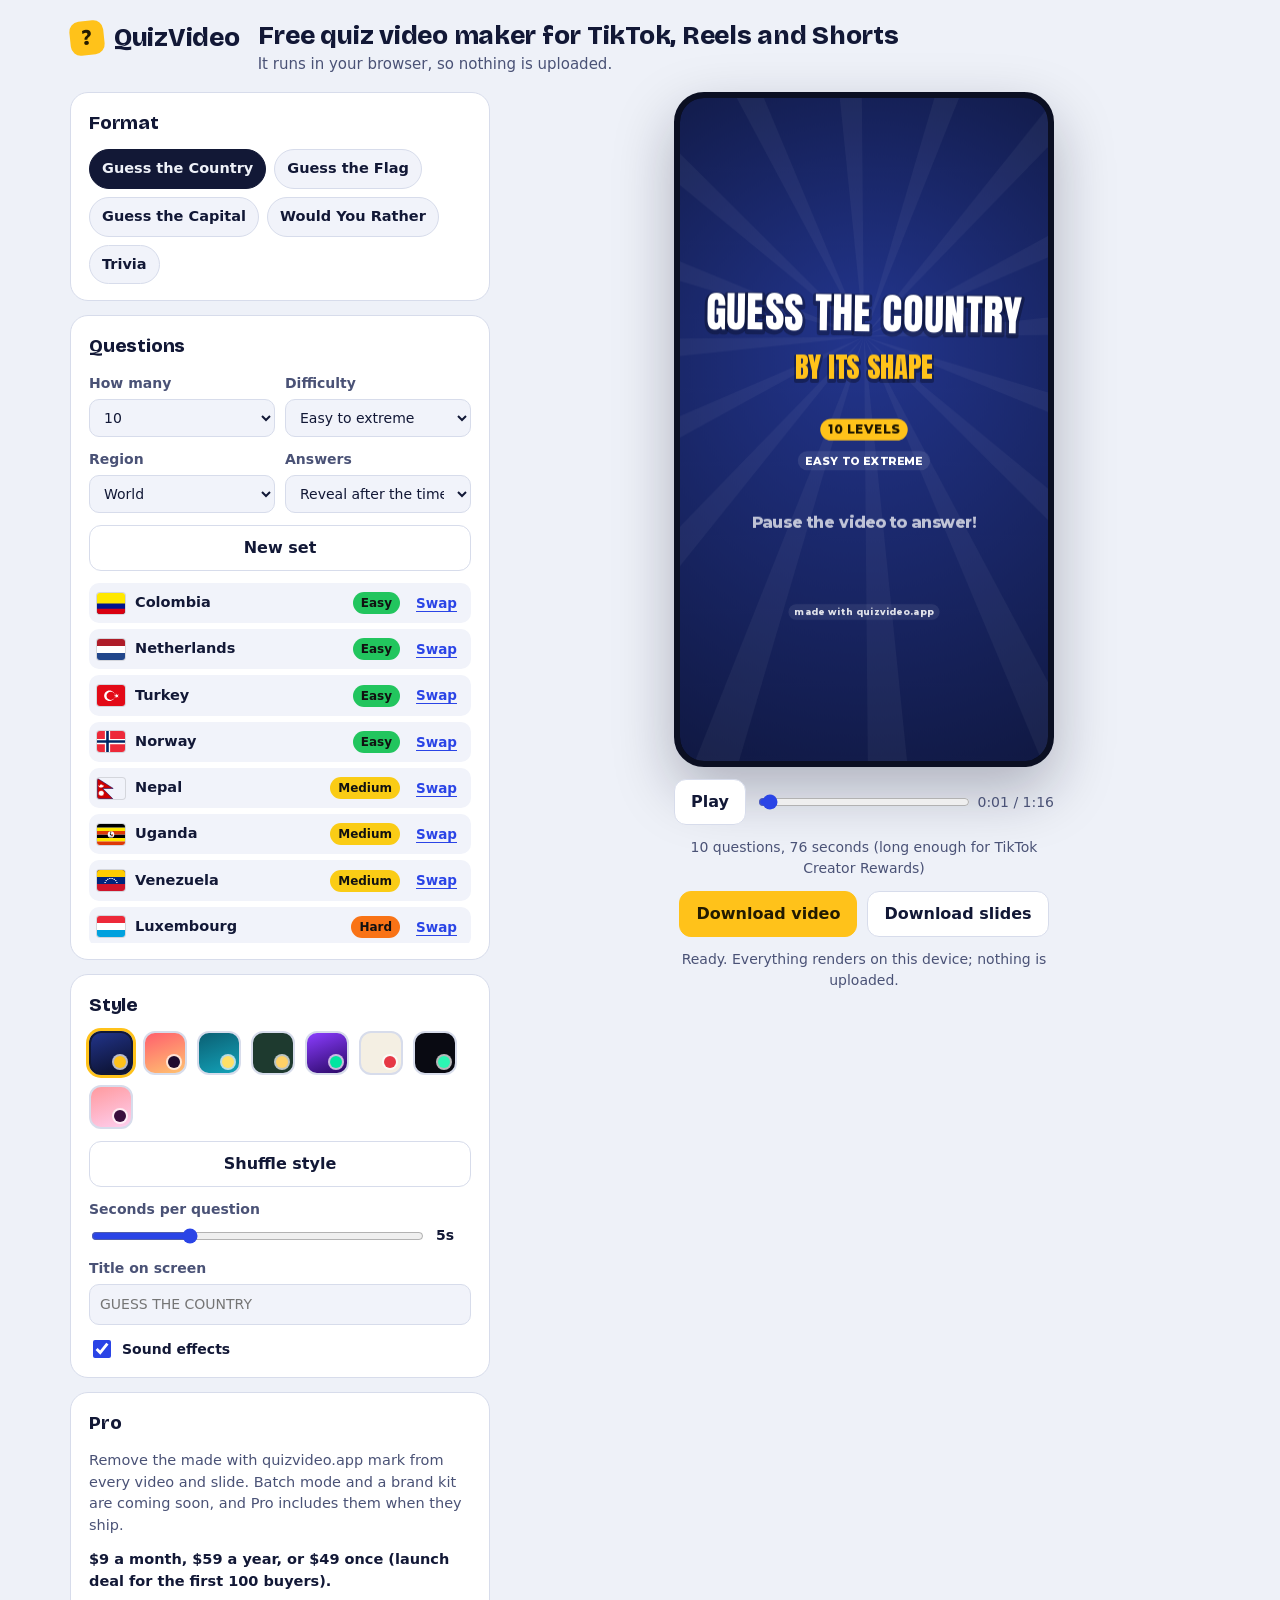
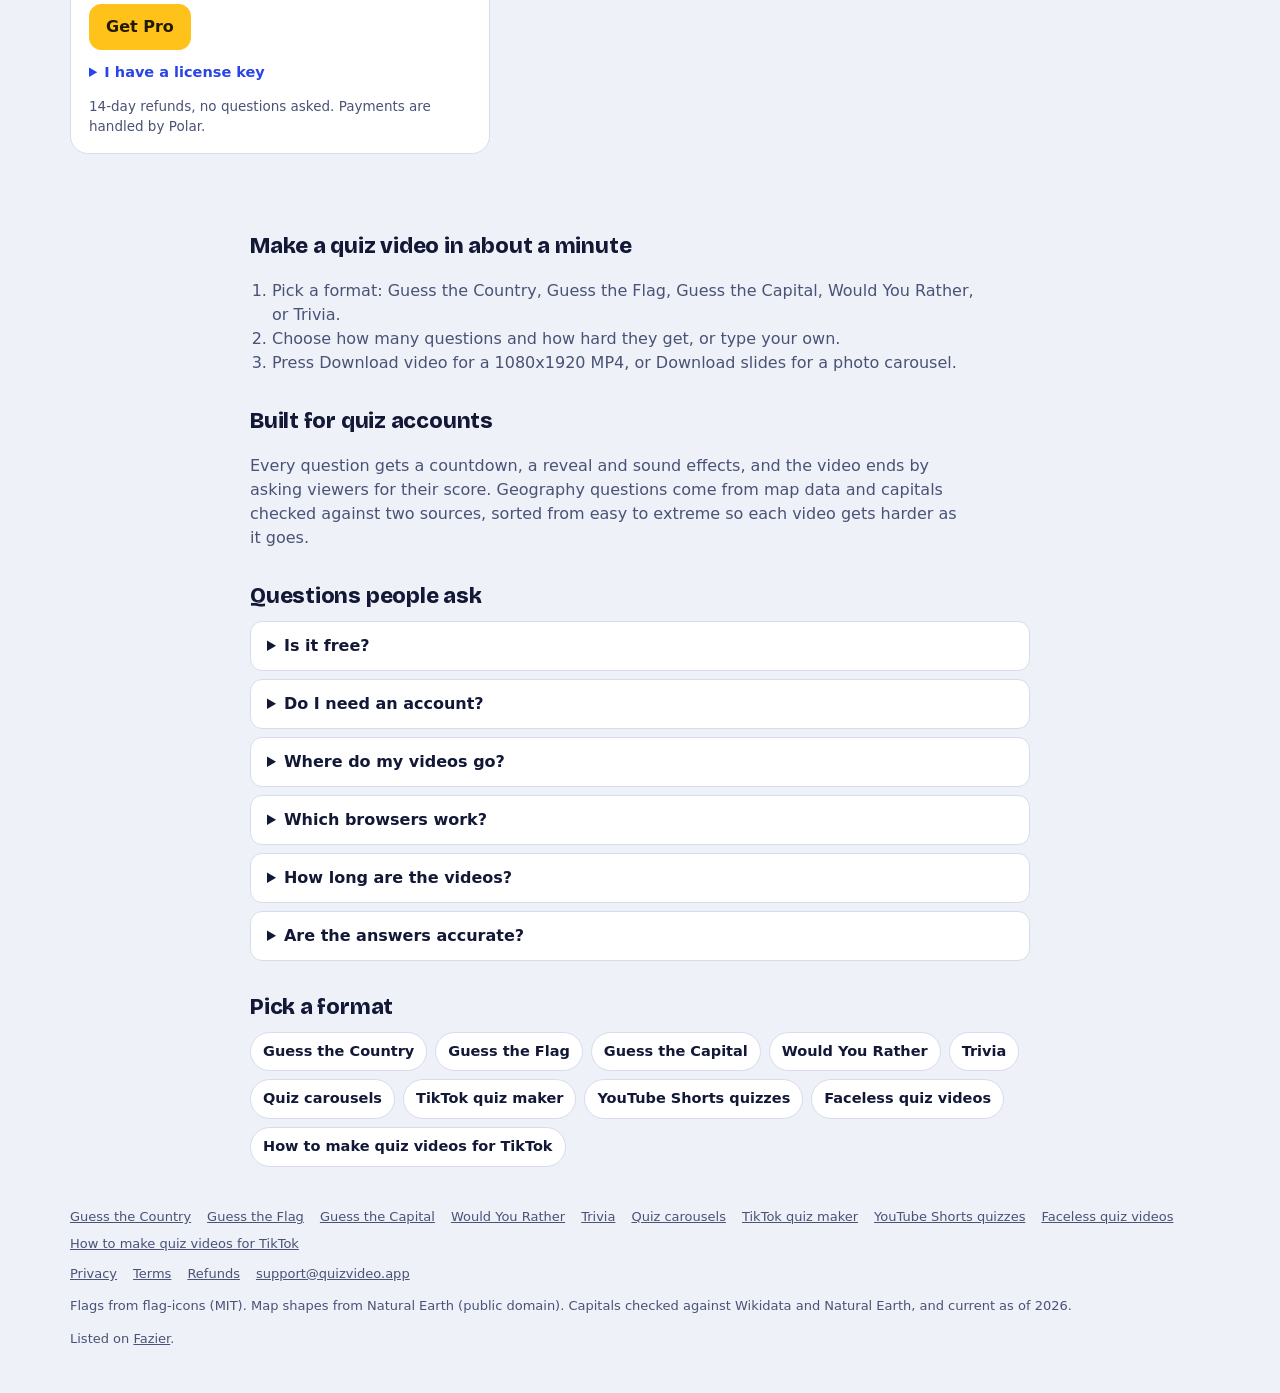
==== commit 8b86291b: "Add directory link to the homepage footer" ====
--- a/index.html
+++ b/index.html
@@ -145,6 +145,7 @@
   <nav aria-label="Formats"><a href="/guess-the-country-video-maker">Guess the Country</a><a href="/guess-the-flag-video-maker">Guess the Flag</a><a href="/guess-the-capital-video-maker">Guess the Capital</a><a href="/would-you-rather-video-maker">Would You Rather</a><a href="/trivia-quiz-video-maker">Trivia</a><a href="/quiz-carousel-maker">Quiz carousels</a><a href="/tiktok-quiz-maker">TikTok quiz maker</a><a href="/youtube-shorts-quiz-maker">YouTube Shorts quizzes</a><a href="/faceless-quiz-video-maker">Faceless quiz videos</a><a href="/how-to-make-quiz-videos-for-tiktok">How to make quiz videos for TikTok</a></nav>
   <nav aria-label="Legal"><a href="/privacy">Privacy</a><a href="/terms">Terms</a><a href="/refunds">Refunds</a><a href="mailto:support@quizvideo.app">support@quizvideo.app</a></nav>
   <p>Flags from flag-icons (MIT). Map shapes from Natural Earth (public domain). Capitals checked against Wikidata and Natural Earth, and current as of 2026.</p>
+  <p>Listed on <a href="https://fazier.com">Fazier</a>.</p>
 </footer>
 </body>
 </html>
